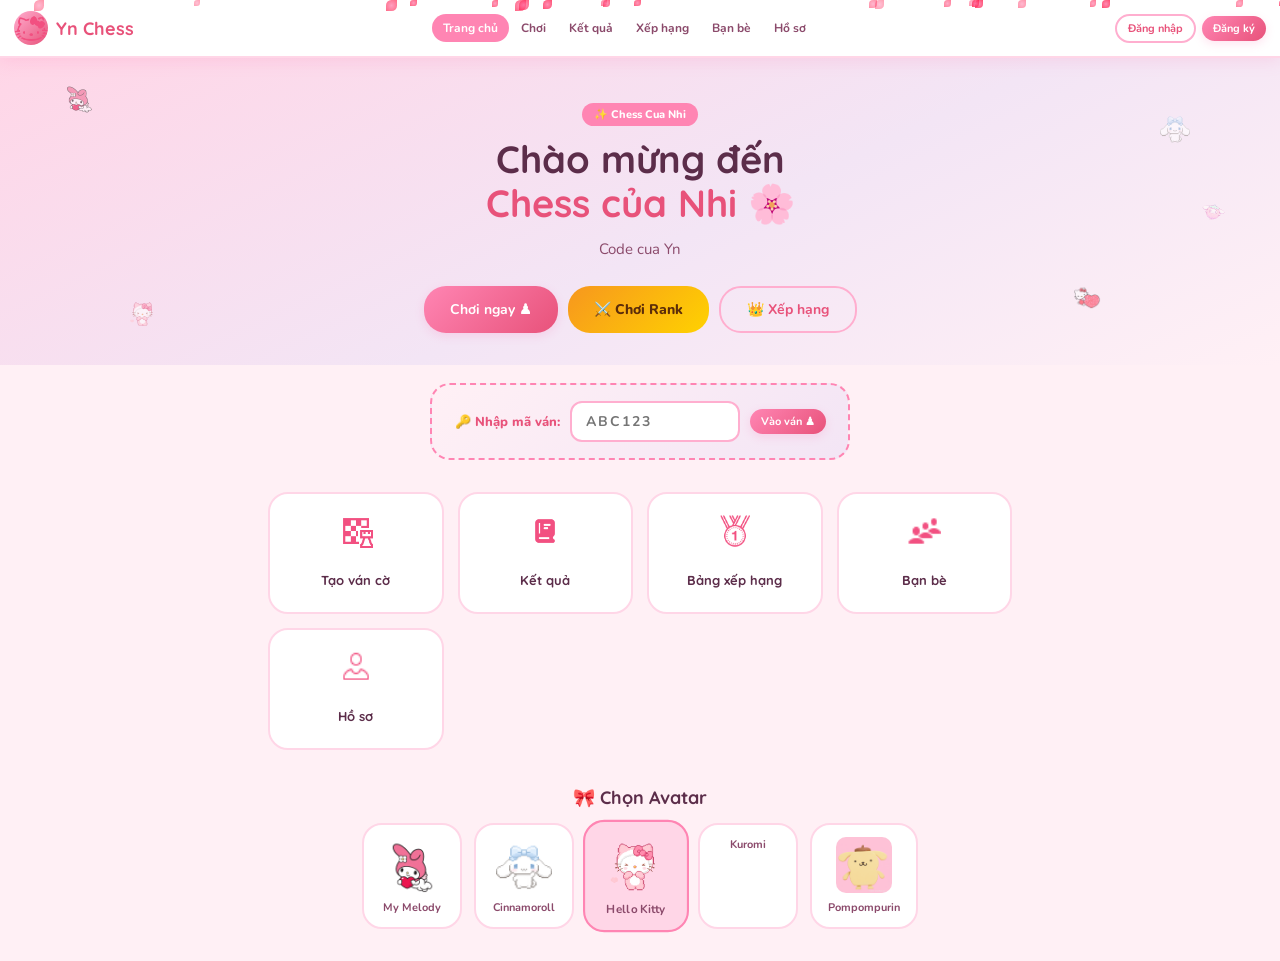
==== index.html @ 53014490 "Add files via upload" ====
<!DOCTYPE html>
<html lang="vi">
<head>
<meta charset="UTF-8">
<meta name="viewport" content="width=device-width,initial-scale=1">
<title>Chess 🌸 Cua Nhi</title>
<link href="https://fonts.googleapis.com/css2?family=Nunito:wght@400;600;700;800;900&family=Quicksand:wght@500;600;700&display=swap" rel="stylesheet">

<!-- ✅ Liên kết file CSS riêng -->
<link rel="stylesheet" href="style.css">
</head>
<body>

<nav class="nav">
  <div class="logo" onclick="goPage('home')">
    <div class="logo-icon"><img src="logo.jpg" alt="Logo" onerror="this.outerHTML='♟️'"></div>Yn Chess
  </div>
  <div class="nav-links">
    <button class="nav-btn act" onclick="goPage('home',this)">Trang chủ</button>
    <button class="nav-btn" onclick="openMod('newgame')">Chơi </button>
    <button class="nav-btn" onclick="goPage('results',this)">Kết quả </button>
    <button class="nav-btn" onclick="goPage('rankings',this)">Xếp hạng </button>
    <button class="nav-btn" onclick="goPage('friends',this)">Bạn bè <span class="notif-dot" id="friend-dot" style="display:none"></span></button>
    <button class="nav-btn" onclick="goPage('profile',this)">Hồ sơ </button>
  </div>
  <div class="nav-right">
    <span id="nav-elo" style="font-size:12px;font-weight:700;color:var(--pk5);display:none" onclick="goPage('profile')"></span>
    <button class="btn btn-o btn-sm" onclick="openMod('login')" id="btn-login">Đăng nhập</button>
    <button class="btn btn-p btn-sm" onclick="openMod('register')" id="btn-reg">Đăng ký</button>
    <button class="btn btn-o btn-sm" onclick="logout()" id="btn-logout" style="display:none">Đăng xuất</button>
  </div>
</nav>

<!-- HOME -->
<div id="pg-home" class="page act">
  <div class="hero">
    <div class="floats">
      <img src="giphy (6).gif" alt="" class="fl" style="width:30px;height:30px">
      <img src="giphy (2).gif" alt="" class="fl" style="width:30px;height:30px">
      <img src="hellokitty.gif" alt="" class="fl" style="width:30px;height:30px">
      <img src="giphy (1).gif" alt="" class="fl" style="width:32px;height:32px">
      <img src="giphy (7).gif" alt="" class="fl" style="width:28px;height:28px">
    </div>
    <div class="hero-badge">✨ Chess Cua Nhi</div>
    <h1>Chào mừng đến<br><span>Chess của Nhi</span> 🌸</h1>
    <p>Code cua Yn</p>
    <div class="hero-btns">
      <button class="btn btn-p btn-lg" onclick="openMod('newgame')">Chơi ngay ♟</button>
      <button class="btn btn-rank btn-lg" onclick="startRankGame()">⚔️ Chơi Rank</button>
      <button class="btn btn-o btn-lg" onclick="goPage('rankings')">👑 Xếp hạng</button>
    </div>
  </div>

  <!-- JOIN CODE BOX -->
  <div style="padding:18px 28px 0;max-width:500px;margin:0 auto">
    <div class="join-box">
      <span class="join-label">🔑 Nhập mã ván:</span>
      <input id="join-code-input" maxlength="6" placeholder="ABC123" oninput="this.value=this.value.toUpperCase()">
      <button class="btn btn-p btn-sm" onclick="joinByCode()">Vào ván ♟</button>
    </div>
  </div>

  <div class="home-grid">
    <div class="hc" onclick="openMod('newgame')">
      <img src="icons8-chess-64.png" alt="Chess" class="fi" style="width:34px;height:34px;margin-bottom:10px">
      <div class="hi"></div>
      <h3>Tạo ván cờ</h3>
    </div>
    <div class="hc" onclick="goPage('results')"><img src="icons8-book-64.png" alt="Learn" class="fi" style="width:34px;height:34px;margin-bottom:10px">
<div class="hi"></div><h3>Kết quả</h3></div>
    <div class="hc" onclick="goPage('rankings')">      <img src="icons8-medal-first-place-50.png" alt="Results" class="fi" style="width:34px;height:34px;margin-bottom:10px">
<div class="hi"></div><h3>Bảng xếp hạng</h3></div>
    <div class="hc" onclick="goPage('friends')">      <img src="icons8-queue-24.png" alt="Leaderboard" class="fi" style="width:34px;height:34px;margin-bottom:10px">  
<div class="hi"></div><h3>Bạn bè</h3></div>
    <div class="hc" onclick="goPage('profile')"><img src="icons8-account-male-24.png" alt="Leaderboard" class="fi" style="width:34px;height:34px;margin-bottom:10px"><div class="hi"></div><h3>Hồ sơ</h3></div>
  </div>

  <div class="masc-section">
    <h2>🎀 Chọn Avatar</h2>
    <div class="masc-row" id="home-masc-p1"></div>
  </div>
</div>

<!-- GAME PAGE -->
<div id="pg-game" class="page">
  <div class="game-wrap">
    <div class="sidebar">
      <div class="sb-title">♟️ Ván cờ</div>
      <div id="game-mode-badge" class="game-mode-label gml-n">Chế độ thường</div>
      <div class="pcard" id="pcard-black">
        <div class="pinfo">
          <div class="pav" id="av-black"><span id="av-black-inner">🖤</span></div>
          <div><div class="pname" id="pname-black">Kuromi AI</div><div class="prat" id="prat-black">★ 1450</div></div>
        </div>
        <div class="timer" id="t-black">05:00</div>
      </div>
      <div style="text-align:center;font-size:10px;color:var(--text3)">⚔️ vs ⚔️</div>
      <div class="pcard" id="pcard-white">
        <div class="pinfo">
          <div class="pav" id="av-white"><span id="av-white-inner">🐱</span></div>
          <div><div class="pname" id="pname-white">Bạn</div><div class="prat" id="prat-white">★ 1200</div></div>
        </div>
        <div class="timer active-t" id="t-white">05:00</div>
      </div>
      <div class="sb-title">Quân bị bắt</div>
      <div style="font-size:10px;color:var(--text3)">Đen bắt:</div>
      <div class="cap-area" id="cap-b"></div>
      <div style="font-size:10px;color:var(--text3)">Trắng bắt:</div>
      <div class="cap-area" id="cap-w"></div>
      <div style="flex:1"></div>
      <button class="sb-btn sb-btn-o" onclick="openMod('newgame')">🔄 Ván mới</button>
      <button class="sb-btn sb-btn-g" onclick="flipBrd()">🔃 Lật bàn cờ</button>
      <button class="sb-btn sb-btn-g" onclick="undoMv()">↩ Hoàn tác</button>
      <button class="sb-btn sb-btn-o" onclick="openMod('resign')">🏳️ Thua / 🤝 Hòa</button>
    </div>

    <div class="game-center">
      <div class="status-bar" id="status-bar">Lượt: <strong>Trắng ⬜</strong> · Nước <strong>1</strong></div>
      <div class="check-warn" id="check-warn">⚠️ VUA ĐANG BỊ CHIẾU! HÃY ĐỠ NGAY! ⚠️</div>
      <div class="board-outer" id="board-outer">
        <div class="coord-row" id="coord-top"></div>
        <div class="board-body">
          <div class="coord-col" id="coord-left"></div>
          <div class="board-grid" id="board-grid"></div>
        </div>
        <div class="promo-modal" id="promo-modal">
          <div class="promo-title">🎀 Phong hậu!</div>
          <div class="promo-opts" id="promo-opts"></div>
        </div>
      </div>
      <div style="display:flex;gap:8px;flex-wrap:wrap;justify-content:center">
        <button class="btn btn-o btn-sm" onclick="undoMv()">↩ Hoàn tác</button>
        <button class="btn btn-o btn-sm" onclick="openMod('resign')">🏳️ Thua</button>
        <button class="btn btn-o btn-sm" onclick="offerDraw()">🤝 Hòa</button>
      </div>
    </div>

    <div class="right-panel">
      <div class="sb-title">📋 Nước đi</div>
      <div style="font-size:10px;color:var(--text3)">Đánh giá vị trí</div>
      <div class="eval-bar"><div class="eval-fill" id="eval-fill" style="width:50%"></div></div>
      <div class="move-list" id="move-list">
        <div style="text-align:center;color:var(--text3);font-size:11px;padding:14px 0">Chưa có nước đi</div>
      </div>
      <div class="sb-title" style="margin-top:4px">💬 Chat ván</div>
      <div class="chat-wrap">
        <div class="chat-msgs" id="chat-msgs"></div>
        <div class="chat-input-row">
          <input class="chat-input" id="chat-input" placeholder="Nhắn tin..." onkeydown="if(event.key==='Enter')sendChat()">
          <button class="chat-send" onclick="sendChat()">➤</button>
        </div>
      </div>
    </div>
  </div>
</div>

<!-- RESULTS -->
<div id="pg-results" class="page">
  <div class="res-pg">
    <div class="pg-title">🏆 Lịch sử trận đấu</div>
    <p class="pg-sub">Tất cả các ván cờ đã chơi (click để xem lại)</p>
    <div class="res-list" id="res-list">
      <div class="empty-state">Chưa có trận đấu nào 🌸<br><small>Hãy chơi ván cờ đầu tiên!</small></div>
    </div>
  </div>
</div>

<!-- RANKINGS -->
<div id="pg-rankings" class="page">
  <div class="rank-pg">
    <div class="pg-title">👑 Bảng xếp hạng ELO</div>
    <p class="pg-sub">Top người chơi Chess Cua Nhi 🌸 — chỉ rank chính thức</p>
    <div class="rank-table">
      <div class="rank-head">
        <div>Hạng</div><div></div><div>Tên</div><div style="text-align:center">ELO</div><div style="text-align:center">Ván</div>
      </div>
      <div id="rank-body"></div>
    </div>
  </div>
</div>

<!-- FRIENDS -->
<div id="pg-friends" class="page">
  <div class="friends-pg">
    <div class="pg-title">👫 Bạn bè</div>
    <p class="pg-sub">Kết bạn, trò chuyện, xem trạng thái trực tuyến</p>
    <div style="display:flex;gap:10px;margin-bottom:14px;flex-wrap:wrap">
      <div style="display:flex;gap:6px;flex:1;max-width:320px">
        <input id="friend-search-input" style="flex:1;padding:8px 12px;border-radius:12px;border:2px solid var(--pk3);font-size:12px;font-family:Nunito,sans-serif;background:var(--pk1);color:var(--text);outline:none" placeholder="🔍 Tìm tên người chơi..." oninput="searchUsers(this.value)">
        <button class="btn btn-p btn-sm" onclick="searchUsers(document.getElementById('friend-search-input').value)">Tìm</button>
      </div>
    </div>
    <div id="friend-search-results" style="display:none;margin-bottom:14px"></div>
    <div class="friends-tabs">
      <button class="ftab act" onclick="showFTab('friends',this)">Bạn bè</button>
      <button class="ftab" onclick="showFTab('requests',this)">Lời mời <span id="req-count"></span></button>
      <button class="ftab" onclick="showFTab('sent',this)">Đã gửi</button>
    </div>
    <div id="ftab-friends" class="friend-list"></div>
    <div id="ftab-requests" class="friend-list" style="display:none"></div>
    <div id="ftab-sent" class="friend-list" style="display:none"></div>
  </div>
</div>

<!-- PROFILE -->
<div id="pg-profile" class="page">
  <div class="prof-pg">
    <div class="prof-head">
      <div class="prof-av-big" id="prof-av-big"><span id="prof-av-inner">🐱</span></div>
      <div style="flex:1">
        <div class="prof-name" id="prof-name-txt">Khách</div>
        <div style="font-size:12px;color:var(--text2)">ELO: <b id="prof-elo-txt">1200</b> · <span id="prof-rank-txt">Beginner</span></div>
        <div style="font-size:10px;color:var(--text3);margin-top:2px">
          <span class="prof-online online" id="prof-online-dot"></span>
          <span id="prof-online-txt">Đang trực tuyến</span>
        </div>
        <div id="prof-actions" class="prof-actions"></div>
      </div>
    </div>
    <div class="stat-grid">
      <div class="stat-box"><div class="stat-v" id="ps-total">0</div><div class="stat-l">Ván đã chơi</div></div>
      <div class="stat-box"><div class="stat-v" id="ps-win">0</div><div class="stat-l">Thắng</div></div>
      <div class="stat-box"><div class="stat-v" id="ps-loss">0</div><div class="stat-l">Thua</div></div>
      <div class="stat-box"><div class="stat-v" id="ps-draw">0</div><div class="stat-l">Hòa</div></div>
    </div>
    <div class="masc-section" style="padding:0 0 16px">
      <h2> Đổi Avatar</h2>
      <div class="masc-row" id="profile-masc"></div>
    </div>
    <div class="prof-history">
      <div class="ph-title">📜 Lịch sử đấu</div>
      <div class="ph-list" id="prof-history-list"></div>
    </div>
  </div>
</div>

<!-- ===== MODALS ===== -->
<div class="mbg" id="mod-login"><div class="modal">
  <span class="mem">🐱</span><h2>Đăng nhập</h2><p>Chào mừng trở lại Chess ✨</p>
  <div class="minput"><label>Tên người dùng</label><input id="li-user" type="text" placeholder="KittyQueen" onkeydown="if(event.key==='Enter')doLogin()"></div>
  <div class="minput"><label>Mật khẩu</label><input id="li-pass" type="password" placeholder="••••••••" onkeydown="if(event.key==='Enter')doLogin()"></div>
  <div id="li-err" style="color:var(--pk5);font-size:11px;margin-bottom:8px;display:none"></div>
  <button class="btn btn-p" style="width:100%;padding:10px;font-size:13px;margin-bottom:8px" onclick="doLogin()">Đăng nhập</button>
  <div class="auth-or">chưa có tài khoản?</div>
  <button class="btn btn-o" style="width:100%" onclick="closeMod('login');openMod('register')">Tạo tài khoản mới</button>
  <button class="btn btn-o" style="margin-top:8px;padding:6px 18px" onclick="closeMod('login')">Đóng</button>
</div></div>

<div class="mbg" id="mod-register"><div class="modal">
  <span class="mem">🌸</span><h2>Đăng ký</h2><p>Gia nhập cộng đồng Chess Cua Nhi 💕</p>
  <div class="minput"><label>Tên người dùng</label><input id="reg-user" type="text" placeholder="KittyChessQueen"></div>
  <div class="minput"><label>Mật khẩu</label><input id="reg-pass" type="password" placeholder="••••••••"></div>
  <div id="reg-err" style="color:var(--pk5);font-size:11px;margin-bottom:8px;display:none"></div>
  <div style="margin-bottom:10px">
    <div style="font-size:11px;font-weight:700;color:var(--text2);margin-bottom:7px;text-align:left">Chọn avatar:</div>
    <div class="modal-masc-row" id="reg-masc-row"></div>
  </div>
  <button class="btn btn-p" style="width:100%;padding:10px;font-size:13px;margin-bottom:7px" onclick="doRegister()">Đăng ký ngay</button>
  <button class="btn btn-o" onclick="closeMod('register')">Đóng</button>
</div></div>

<div class="mbg" id="mod-newgame"><div class="modal">
  <span class="mem">♟️</span><h2>Tạo ván cờ mới</h2>
  <!-- Mode select: Normal vs Rank -->
  <div style="display:flex;gap:8px;justify-content:center;margin-bottom:12px">
    <button id="ng-normal" class="btn btn-o" style="flex:1;border-width:2px" onclick="selGameMode('normal',this)">🎮 Chế độ thường<br><small style="font-size:10px;font-weight:400">Không mất điểm</small></button>
    <button id="ng-rank" class="btn btn-o" style="flex:1;border-width:2px" onclick="selGameMode('rank',this)">⚔️ Rank<br><small style="font-size:10px;font-weight:400">+/− ELO ngẫu nhiên</small></button>
  </div>
  <div class="gopts">
    <div class="gopt sel" id="gopt-ai" onclick="selOpt(this,'ai')"><div class="oi">🤖</div><div><h4>Chơi với AI Sanrio</h4><p>Bot thông minh — chọn độ khó</p></div></div>
    <div class="gopt" id="gopt-2p" onclick="selOpt(this,'2p')"><div class="oi">👥</div><div><h4>2 Người cùng máy</h4><p>Luân phiên trên cùng màn hình</p></div></div>
    <div class="gopt" id="gopt-room" onclick="selOpt(this,'room')"><div class="oi">🔑</div><div><h4>Tạo ván có mã</h4><p>Chia sẻ mã — bạn vào cùng chơi</p></div></div>
  </div>
  <div id="diff-row" class="diff-row" style="display:flex">
    <button class="diff-btn" id="d-easy" onclick="selDiff(this,'easy')">🌸 Dễ</button>
    <button class="diff-btn sel" id="d-medium" onclick="selDiff(this,'medium')">⚡ Vừa</button>
    <button class="diff-btn" id="d-hard" onclick="selDiff(this,'hard')">💀 Khó</button>
  </div>
  <div id="color-pick-wrap" style="margin-bottom:10px">
    <div style="font-size:11px;font-weight:700;color:var(--text2);margin-bottom:7px">Bạn chơi quân:</div>
    <div class="color-pick-row">
      <div class="cpick sel" id="cp-white" onclick="selColor(this)"><div class="ci">♔</div>Trắng</div>
      <div class="cpick" id="cp-black" onclick="selColor(this)"><div class="ci">♚</div>Đen</div>
      <div class="cpick" id="cp-rand" onclick="selColor(this)"><div class="ci">🎲</div>Ngẫu nhiên</div>
    </div>
  </div>
  <div id="p2-masc-wrap" style="display:none;margin-bottom:10px">
    <div style="font-size:11px;font-weight:700;color:var(--text2);margin-bottom:7px">Linh vật Player 2:</div>
    <div class="modal-masc-row" id="p2-masc-row"></div>
  </div>
  <div class="twop-note" id="twop-note">👥 Hai người luân phiên. Không tự động lật bàn!</div>
  <div class="tc-row">
    <button class="tc-btn" id="tc1" onclick="selTC(this)">⚡ 1p</button>
    <button class="tc-btn" id="tc3" onclick="selTC(this)">🔥 3p</button>
    <button class="tc-btn sel" id="tc5" onclick="selTC(this)">⏰ 5p</button>
    <button class="tc-btn" id="tc10" onclick="selTC(this)">🕐 10p</button>
    <button class="tc-btn" id="tc30" onclick="selTC(this)">🌸 30p</button>
    <button class="tc-btn" id="tc60" onclick="selTC(this)">⌛ 1g</button>
  </div>
  <div class="macts">
    <button class="btn btn-p btn-lg" onclick="startGame()">🌸 Bắt đầu!</button>
    <button class="btn btn-o btn-lg" onclick="closeMod('newgame')">Hủy</button>
  </div>
</div></div>

<div class="mbg" id="mod-resign"><div class="modal">
  <span class="mem">🏳️</span><h2>Xác nhận thua cuộc?</h2><p>Đừng bỏ cuộc sớm nhé! 💪</p>
  <div class="macts">
    <button class="btn btn-p" onclick="resignGame()">Xác nhận thua</button>
    <button class="btn btn-o" onclick="closeMod('resign')">Tiếp tục chơi!</button>
  </div>
</div></div>

<div class="mbg" id="mod-winner"><div class="modal">
  <span class="mem" id="w-em">🎉</span>
  <h2 id="w-title">Bạn đã thắng!</h2>
  <p id="w-msg">Tuyệt vời! 🌸</p>
  <div class="elo-change" id="elo-change-txt"></div>
  <div class="macts">
    <button class="btn btn-p" onclick="closeMod('winner');openMod('newgame')">Ván mới 🎮</button>
    <button class="btn btn-o" onclick="closeMod('winner');goPage('results')">Xem kết quả 🏆</button>
  </div>
</div></div>

<!-- Room code modal -->
<div class="mbg" id="mod-room"><div class="modal">
  <span class="mem">🔑</span>
  <h2>Mã ván cờ</h2>
  <p>Chia sẻ mã này cho bạn. Mã hết hiệu lực sau <b>5 phút</b> nếu không ai tham gia.</p>
  <div class="room-code-box">
    <div style="font-size:12px;color:rgba(255,255,255,.8)">Mã ván của bạn:</div>
    <div class="room-code-val" id="room-code-val">------</div>
    <div class="room-code-timer" id="room-code-timer">⏳ Còn 5:00</div>
  </div>
  <button class="btn btn-o" style="margin-bottom:8px;width:100%" onclick="copyRoomCode()">📋 Sao chép mã</button>
  <button class="btn btn-o" onclick="closeMod('room');cancelRoom()">Hủy ván</button>
</div></div>

<!-- Replay modal -->
<div class="mbg" id="mod-replay"><div class="modal" style="max-width:520px">
  <span class="mem" id="rp-em">📜</span>
  <h2 id="rp-title">Xem lại ván cờ</h2>
  <p id="rp-info" style="margin-bottom:10px"></p>
  <div id="rp-board" style="display:flex;justify-content:center;margin-bottom:10px"></div>
  <div style="display:flex;gap:6px;justify-content:center;margin-bottom:10px">
    <button class="btn btn-o btn-sm" onclick="replayStep(-1)">⏮ Đầu</button>
    <button class="btn btn-o btn-sm" onclick="replayStep(-0.5)">◀ Trước</button>
    <button class="btn btn-o btn-sm" onclick="replayStep(0.5)">Tiếp ▶</button>
    <button class="btn btn-o btn-sm" onclick="replayStep(1)">Cuối ⏭</button>
  </div>
  <div id="rp-move-info" style="font-size:12px;color:var(--text3);margin-bottom:8px"></div>
  <button class="btn btn-o" onclick="closeMod('replay')">Đóng</button>
</div></div>

<!-- Private chat modal -->
<div class="mbg" id="mod-pchat">
  <div class="pchat-modal">
    <div class="pchat-head">
      <div class="pav" style="width:28px;height:28px;font-size:16px" id="pchat-av">👤</div>
      <div class="pchat-title" id="pchat-name">Trò chuyện</div>
      <button onclick="closeMod('pchat')" style="background:none;border:none;color:#fff;font-size:16px;cursor:pointer;padding:0 4px">✕</button>
    </div>
    <div class="pchat-msgs" id="pchat-msgs"></div>
    <div class="pchat-row">
      <input class="pchat-in" id="pchat-input" placeholder="Nhắn tin..." onkeydown="if(event.key==='Enter')sendPChat()">
      <button class="chat-send btn-sm" onclick="sendPChat()">➤</button>
    </div>
  </div>
</div>

<!-- User profile popup (used inline) -->
<div id="user-popup-bg" class="user-popup-bg" style="display:none" onclick="closeUserPopup()"></div>
<div id="user-popup" class="user-popup" style="display:none">
  <div class="prof-av-big" style="width:56px;height:56px;margin:0 auto 10px" id="up-av"><span id="up-av-inner">🐱</span></div>
  <div style="font-family:Quicksand,sans-serif;font-size:18px;font-weight:700;margin-bottom:3px" id="up-name">---</div>
  <div style="font-size:12px;color:var(--text3);margin-bottom:2px">ELO: <b id="up-elo">---</b> · <span id="up-rank">---</span></div>
  <div style="font-size:11px;margin-bottom:12px">
    <span class="prof-online" id="up-online-dot"></span><span id="up-online-txt"></span>
  </div>
  <div style="display:flex;gap:7px;justify-content:center;flex-wrap:wrap" id="up-actions"></div>
  <button class="btn btn-o btn-sm" style="margin-top:10px" onclick="closeUserPopup()">Đóng</button>
</div>

<div class="toast" id="toast-el"></div>

<div id="petals-container"></div>

<!-- ✅ Liên kết file JavaScript riêng -->
<script src="style.js"></script>

</body>
</html>
---- style.css ----
*{box-sizing:border-box;margin:0;padding:0}
:root{
  --pk1:#fff0f5;--pk2:#ffd6e7;--pk3:#ffaecf;--pk4:#ff85b3;--pk5:#e8527a;
  --text:#5c2d4a;--text2:#8b4a6b;--text3:#b07090;
  --white:#ffffff;--sh:rgba(255,105,170,.18);--lav:#f3e5f5;
  --r:14px;--r2:20px;--r3:28px;
}

  #petals-container {
    position: fixed;
    inset: 0;
    pointer-events: none;
    z-index: 9999;
    overflow: hidden;
}

.petal {
    position: absolute;
    width: 8px;
    height: 8px;
    background: radial-gradient(circle at center, #ff6b9d, #ff1744);
    border-radius: 50% 0 50% 0;
    opacity: 0.7;
    animation: petal-fall linear infinite;
}

@keyframes petal-fall {
    from {
        transform: translateY(-10px) rotate(0deg);
    }
    to {
        transform: translateY(100vh) rotate(360deg);
    }
}

body{font-family:'Nunito',sans-serif;background:var(--pk1);color:var(--text);min-height:100vh;overflow-x:hidden}
.nav{background:var(--white);border-bottom:2.5px solid var(--pk2);padding:0 14px;display:flex;align-items:center;justify-content:space-between;height:58px;position:sticky;top:0;z-index:100;box-shadow:0 2px 16px var(--sh)}
.logo{display:flex;align-items:center;gap:8px;font-family:'Quicksand',sans-serif;font-weight:700;font-size:18px;color:var(--pk5);cursor:pointer}
.logo-icon{width:34px;height:34px;background:linear-gradient(135deg,var(--pk3),var(--pk5));border-radius:50%;display:flex;align-items:center;justify-content:center;font-size:16px;color:#fff;overflow:hidden}
.logo-icon img{width:100%;height:100%;object-fit:cover;border-radius:50%}
.nav-links{display:flex;gap:1px;flex-wrap:wrap}
.nav-btn{padding:6px 11px;border-radius:16px;font-size:12px;font-weight:700;color:var(--text2);cursor:pointer;border:none;background:none;font-family:'Nunito',sans-serif;transition:.18s}
.nav-btn:hover{background:var(--pk2);color:var(--pk5)}
.nav-btn.act{background:var(--pk4);color:#fff}
.nav-right{display:flex;gap:6px;align-items:center}
.btn{padding:7px 15px;border-radius:16px;font-size:12px;font-weight:700;cursor:pointer;border:none;transition:.18s;font-family:'Nunito',sans-serif}
.btn-o{background:none;border:2px solid var(--pk3);color:var(--pk5)}
.btn-o:hover{background:var(--pk2)}
.btn-p{background:linear-gradient(135deg,var(--pk4),var(--pk5));color:#fff;box-shadow:0 3px 10px var(--sh)}
.btn-p:hover{transform:translateY(-1px)}
.btn-sm{padding:5px 11px;font-size:11px}
.btn-rank{background:linear-gradient(135deg,#f7971e,#ffd200);color:#5c2d0a;border:none;font-weight:800}
.btn-rank:hover{transform:translateY(-1px);box-shadow:0 3px 10px rgba(255,200,0,.35)}
.page{display:none;min-height:calc(100vh - 58px)}
.page.act{display:block}

/* ── HOME ── */
.hero{background:linear-gradient(155deg,var(--pk2) 0%,var(--lav) 55%,var(--pk1) 100%);padding:44px 28px 32px;text-align:center;position:relative;overflow:hidden}
.floats{position:absolute;inset:0;pointer-events:none}
.fl{position:absolute;animation:fl 4s ease-in-out infinite;opacity:.6}
.fl:nth-child(1){top:8%;left:5%;animation-delay:0s}
.fl:nth-child(2){top:18%;right:7%;animation-delay:.9s}
.fl:nth-child(3){bottom:12%;left:10%;animation-delay:1.7s}
.fl:nth-child(4){top:45%;right:4%;animation-delay:2.5s}
.fl:nth-child(5){bottom:18%;right:14%;animation-delay:.4s}
.fl:nth-child(6){top:28%;left:18%;animation-delay:1.3s}
@keyframes fl{0%,100%{transform:translateY(0) rotate(-5deg)}50%{transform:translateY(-13px) rotate(5deg)}}
.hero-badge{display:inline-block;background:var(--pk4);color:#fff;padding:4px 12px;border-radius:14px;font-size:11px;font-weight:800;margin-bottom:12px}
.hero h1{font-family:'Quicksand',sans-serif;font-size:38px;font-weight:700;line-height:1.15;margin-bottom:12px}
.hero h1 span{color:var(--pk5)}
.hero p{font-size:15px;color:var(--text2);max-width:460px;margin:0 auto 24px;line-height:1.65}
.hero-btns{display:flex;gap:10px;justify-content:center;flex-wrap:wrap}
.btn-lg{padding:12px 26px;font-size:14px;border-radius:22px}




/* JOIN CODE BOX */
.join-box{background:linear-gradient(135deg,#fff0f5,#f3e5f5);border:2.5px dashed var(--pk4);border-radius:var(--r2);padding:16px 22px;max-width:420px;margin:0 auto 8px;display:flex;gap:10px;align-items:center;flex-wrap:wrap;justify-content:center}
.join-box input{padding:9px 14px;border-radius:12px;border:2px solid var(--pk3);font-size:14px;font-family:'Nunito',sans-serif;background:#fff;color:var(--text);outline:none;width:170px;font-weight:700;letter-spacing:2px;text-transform:uppercase}
.join-box input:focus{border-color:var(--pk5)}
.join-box .join-label{font-size:13px;font-weight:800;color:var(--pk5);white-space:nowrap}

.home-grid{padding:24px 28px;display:grid;grid-template-columns:repeat(auto-fit,minmax(150px,1fr));gap:14px;max-width:800px;margin:0 auto}
.hc{background:var(--white);border-radius:var(--r2);padding:20px;border:2px solid var(--pk2);text-align:center;cursor:pointer;transition:.2s}
.hc:hover{border-color:var(--pk4);transform:translateY(-3px);box-shadow:0 6px 20px var(--sh)}
.hc .hi{font-size:30px;margin-bottom:8px}
.hc h3{font-family:'Quicksand',sans-serif;font-size:13px;font-weight:700;color:var(--text);margin-bottom:4px}
.hc p{font-size:11px;color:var(--text3);line-height:1.4}
.masc-section{padding:12px 28px 32px;text-align:center}
.masc-section h2{font-family:'Quicksand',sans-serif;font-size:18px;font-weight:700;color:var(--text);margin-bottom:14px}
.masc-row{display:flex;justify-content:center;gap:12px;flex-wrap:wrap}
.masc{background:var(--white);border-radius:var(--r2);padding:12px 16px;border:2px solid var(--pk2);display:flex;flex-direction:column;align-items:center;gap:7px;cursor:pointer;transition:.2s;min-width:100px}
.masc:hover,.masc.sel{border-color:var(--pk4);transform:scale(1.06);background:var(--pk2)}
.masc img{width:56px;height:56px;object-fit:contain;border-radius:10px}
.masc-nm{font-size:11px;font-weight:700;color:var(--text2)}




/* ── GAME ── */
.game-wrap{display:flex;height:calc(100vh - 58px);background:var(--pk1);overflow:hidden}
.sidebar{width:200px;background:var(--white);border-right:2px solid var(--pk2);padding:12px;display:flex;flex-direction:column;gap:8px;flex-shrink:0;overflow-y:auto}
.sb-title{font-family:'Quicksand',sans-serif;font-size:12px;font-weight:700;color:var(--text);border-bottom:2px solid var(--pk2);padding-bottom:5px}
.pcard{background:var(--pk1);border-radius:var(--r);padding:9px;border:1.5px solid var(--pk2)}
.pinfo{display:flex;align-items:center;gap:7px;margin-bottom:6px}
.pav{width:32px;height:32px;border-radius:50%;border:2px solid var(--pk3);flex-shrink:0;background:var(--pk2);display:flex;align-items:center;justify-content:center;font-size:18px;overflow:hidden}
.pav img{width:100%;height:100%;object-fit:cover;border-radius:50%}
.pname{font-weight:700;font-size:11px;color:var(--text)}
.prat{font-size:10px;color:var(--text3)}
.timer{background:var(--pk5);color:#fff;border-radius:8px;padding:6px;text-align:center;font-size:18px;font-weight:800;font-family:'Quicksand',sans-serif;letter-spacing:2px}
.timer.active-t{background:linear-gradient(135deg,var(--pk4),var(--pk5));animation:tp 1.5s ease-in-out infinite}
.timer.low{background:#c0392b!important;animation:tp .7s ease-in-out infinite}
@keyframes tp{0%,100%{opacity:1}50%{opacity:.72}}
.cap-area{display:flex;flex-wrap:wrap;gap:2px;min-height:18px}
.cap-p{font-size:14px;opacity:.75}
.sb-btn{width:100%;padding:7px;border-radius:10px;font-weight:700;font-size:11px;font-family:'Nunito',sans-serif;cursor:pointer;border:none;transition:.18s;margin-top:1px}
.sb-btn-o{background:none;border:2px solid var(--pk3);color:var(--pk5)}
.sb-btn-o:hover{background:var(--pk2)}
.sb-btn-g{background:var(--pk2);color:var(--text);border:2px solid var(--pk2)}
.sb-btn-g:hover{border-color:var(--pk4)}
.game-center{flex:1;display:flex;flex-direction:column;align-items:center;justify-content:flex-start;padding:12px;gap:8px;overflow-y:auto}
.status-bar{background:var(--white);border-radius:var(--r);padding:8px 16px;border:1.5px solid var(--pk2);font-size:12px;color:var(--text2);text-align:center;min-width:180px}
.status-bar strong{color:var(--pk5);font-size:13px}
.status-bar.chk{border-color:var(--pk5);background:#fff0f5;animation:shk .3s}
/* mode badge */
.mode-badge{display:inline-block;padding:3px 10px;border-radius:10px;font-size:10px;font-weight:800}
.mode-n{background:var(--pk2);color:var(--pk5)}
.mode-r{background:linear-gradient(135deg,#f7971e,#ffd200);color:#5c2d0a}
@keyframes shk{0%,100%{transform:none}25%{transform:translateX(-4px)}75%{transform:translateX(4px)}}
.check-warn{background:linear-gradient(135deg,#ffd6e7,#ffaecf);border:2px solid var(--pk5);border-radius:10px;padding:7px 18px;font-size:12px;font-weight:800;color:var(--pk5);text-align:center;animation:shk .4s,pulse2 1s ease-in-out infinite .4s;display:none}
.check-warn.show{display:block}
@keyframes pulse2{0%,100%{transform:scale(1)}50%{transform:scale(1.04)}}
.board-outer{background:var(--white);border-radius:var(--r2);padding:10px;border:3px solid var(--pk3);box-shadow:0 8px 28px var(--sh);position:relative;perspective:1000px}
.board-outer.flipping{animation:flipAnim .55s cubic-bezier(.4,0,.2,1)}
@keyframes flipAnim{0%{transform:rotateY(0)}50%{transform:rotateY(90deg)}100%{transform:rotateY(0)}}
.coord-row{display:flex;margin-bottom:2px}
.coord-spacer{width:18px;flex-shrink:0}
.coord-c{width:54px;text-align:center;font-size:9px;font-weight:700;color:var(--text3);flex-shrink:0}
.board-body{display:flex}
.coord-col{display:flex;flex-direction:column;width:18px;flex-shrink:0}
.coord-r{height:54px;display:flex;align-items:center;justify-content:center;font-size:9px;font-weight:700;color:var(--text3)}
.board-grid{display:grid;grid-template-columns:repeat(8,54px);grid-template-rows:repeat(8,54px);border:2px solid var(--pk3);border-radius:5px;overflow:hidden}
.sq{width:54px;height:54px;display:flex;align-items:center;justify-content:center;cursor:pointer;position:relative;transition:filter .1s;user-select:none}
.sq.light{background:#fff4f8}
.sq.dark{background:#f09fbe}
.sq:hover{filter:brightness(.9)}
.sq.sel{box-shadow:inset 0 0 0 3px var(--pk5)!important;background:#ffd6e7!important}
.sq.hint::after{content:'';position:absolute;width:20px;height:20px;background:rgba(232,82,122,.5);border-radius:50%;pointer-events:none;z-index:2}
.sq.hint-cap::after{content:'';position:absolute;inset:3px;border:3px solid rgba(232,82,122,.72);border-radius:50%;pointer-events:none;z-index:2}
.sq.lm{background:rgba(255,160,200,.5)!important}
.sq.in-check{background:rgba(220,50,50,.4)!important}
.pc{font-size:30px;line-height:1;cursor:grab;filter:drop-shadow(0 2px 3px rgba(0,0,0,.18));transition:transform .1s;z-index:1;position:relative}
.pc:hover{transform:scale(1.14)}
.white-piece{color:#fff;-webkit-text-stroke:1.5px #b05080;text-shadow:0 1px 3px rgba(0,0,0,.3)}
.black-piece{color:#3a0d28;-webkit-text-stroke:.5px #1a0510;text-shadow:0 1px 3px rgba(0,0,0,.22)}
.promo-modal{position:absolute;top:50%;left:50%;transform:translate(-50%,-50%);background:var(--white);border-radius:var(--r2);border:3px solid var(--pk3);padding:16px;z-index:20;display:none;box-shadow:0 12px 40px var(--sh);text-align:center}
.promo-modal.open{display:block}
.promo-title{font-family:'Quicksand',sans-serif;font-weight:700;font-size:14px;color:var(--text);margin-bottom:10px}
.promo-opts{display:flex;gap:8px;justify-content:center}
.promo-opt{width:50px;height:50px;border-radius:10px;border:2.5px solid var(--pk2);background:var(--pk1);cursor:pointer;font-size:28px;display:flex;align-items:center;justify-content:center;transition:.2s}
.promo-opt:hover{border-color:var(--pk4);background:var(--pk2);transform:scale(1.1)}
.right-panel{width:210px;background:var(--white);border-left:2px solid var(--pk2);padding:12px;display:flex;flex-direction:column;gap:8px;flex-shrink:0;overflow-y:auto}
.move-list{overflow-y:auto;max-height:190px;display:flex;flex-direction:column;gap:2px}
.mv-row{display:flex;gap:4px;align-items:center;padding:1px 0}
.mv-num{font-size:10px;color:var(--text3);width:16px;text-align:right;flex-shrink:0}
.mv-cell{flex:1;padding:2px 6px;border-radius:5px;font-size:11px;font-weight:700;color:var(--text);cursor:pointer;transition:.13s;font-family:'Nunito',sans-serif}
.mv-cell:hover{background:var(--pk2);color:var(--pk5)}
.mv-cell.cur{background:var(--pk4);color:#fff}
.chat-wrap{display:flex;flex-direction:column;flex:1;min-height:0}
.chat-msgs{flex:1;overflow-y:auto;max-height:160px;display:flex;flex-direction:column;gap:5px;padding:5px 0;min-height:70px}
.chat-msg{display:flex;gap:6px;align-items:flex-start}
.chat-msg.me{flex-direction:row-reverse}
.chat-bubble{background:var(--pk1);border:1.5px solid var(--pk2);border-radius:10px;padding:5px 9px;font-size:11px;color:var(--text);max-width:140px;line-height:1.4;word-break:break-word}
.chat-msg.me .chat-bubble{background:var(--pk3);border-color:var(--pk4);color:#fff}
.chat-nm{font-size:9px;font-weight:700;color:var(--text3);margin-bottom:1px}
.chat-input-row{display:flex;gap:5px;margin-top:5px}
.chat-input{flex:1;padding:6px 9px;border-radius:10px;border:2px solid var(--pk2);font-size:11px;font-family:'Nunito',sans-serif;background:var(--pk1);color:var(--text);outline:none}
.chat-input:focus{border-color:var(--pk4)}
.chat-send{padding:6px 10px;border-radius:10px;background:var(--pk4);color:#fff;border:none;cursor:pointer;font-size:12px;font-weight:700}

/* ── PAGES COMMON ── */
.res-pg,.rank-pg,.prof-pg,.friends-pg{padding:24px 28px;max-width:800px}
.pg-title{font-family:'Quicksand',sans-serif;font-size:24px;font-weight:700;color:var(--text);margin-bottom:6px}
.pg-sub{color:var(--text2);font-size:13px;margin-bottom:18px}

/* ── RESULTS ── */
.res-list{display:flex;flex-direction:column;gap:12px}
.rcard{background:var(--white);border-radius:var(--r2);border:2px solid var(--pk2);padding:16px;display:flex;gap:14px;align-items:center;cursor:pointer;transition:.2s}
.rcard:hover{border-color:var(--pk3);box-shadow:0 4px 14px var(--sh)}
.rbadge{width:42px;height:42px;border-radius:50%;display:flex;align-items:center;justify-content:center;font-size:20px;flex-shrink:0}
.bw{background:#c8f7dc}.bl{background:#ffd6e7}.bd{background:#fff3e0}
.rinfo{flex:1}
.rinfo h4{font-weight:700;font-size:13px;color:var(--text);margin-bottom:2px}
.rinfo .meta{font-size:11px;color:var(--text3)}
.rout{text-align:right}
.ow{color:#27ae60;font-weight:800;font-size:13px}
.ol{color:var(--pk5);font-weight:800;font-size:13px}
.od{color:#e67e22;font-weight:800;font-size:13px}
.rrat{font-size:11px;margin-top:2px}.rup{color:#27ae60}.rdn{color:var(--pk5)}
.empty-state{text-align:center;padding:40px;color:var(--text3);font-size:13px}
/* rank badge for normal vs rank */
.mode-tag{display:inline-block;font-size:9px;font-weight:800;padding:2px 7px;border-radius:8px;margin-left:6px}
.mt-n{background:var(--pk2);color:var(--pk5)}
.mt-r{background:linear-gradient(90deg,#f7971e,#ffd200);color:#5c2d0a}

/* ── RANKINGS ── */
.rank-table{background:var(--white);border-radius:var(--r2);border:2px solid var(--pk2);overflow:hidden}
.rank-head{display:grid;grid-template-columns:46px 46px 1fr 76px 76px;padding:10px 14px;background:var(--pk2);font-size:11px;font-weight:800;color:var(--text2)}
.rank-row{display:grid;grid-template-columns:46px 46px 1fr 76px 76px;padding:10px 14px;border-top:1px solid var(--pk2);align-items:center;transition:.15s;cursor:pointer}
.rank-row:hover{background:var(--pk1)}
.rank-row.me-row{background:#fff0f5;border-left:4px solid var(--pk4)}
.rank-num{font-size:15px;font-weight:800;color:var(--text3)}
.rank-num.top{color:var(--pk5)}
.rank-av{width:32px;height:32px;border-radius:50%;background:var(--pk2);border:2px solid var(--pk3);display:flex;align-items:center;justify-content:center;font-size:16px;overflow:hidden}
.rank-av img{width:100%;height:100%;object-fit:cover;border-radius:50%}
.rank-name{font-weight:700;font-size:12px;color:var(--text)}
.rank-elo{font-family:'Quicksand',sans-serif;font-size:15px;font-weight:700;color:var(--pk5);text-align:center}
.rank-games{font-size:11px;color:var(--text3);text-align:center}

/* ── PROFILE ── */
.prof-head{display:flex;align-items:center;gap:18px;background:var(--white);border-radius:var(--r2);border:2px solid var(--pk2);padding:18px;margin-bottom:18px;position:relative}
.prof-av-big{width:68px;height:68px;border-radius:50%;border:4px solid var(--pk3);display:flex;align-items:center;justify-content:center;background:var(--pk2);overflow:hidden;flex-shrink:0}
.prof-av-big img{width:100%;height:100%;object-fit:cover;border-radius:50%}
.prof-name{font-family:'Quicksand',sans-serif;font-size:20px;font-weight:700;color:var(--text);margin-bottom:2px}
.prof-online{display:inline-block;width:8px;height:8px;border-radius:50%;margin-right:5px}
.online{background:#27ae60}.offline{background:#ccc}
.stat-grid{display:grid;grid-template-columns:repeat(4,1fr);gap:10px;margin-bottom:18px}
.stat-box{background:var(--white);border-radius:var(--r);border:2px solid var(--pk2);padding:10px;text-align:center}
.stat-v{font-family:'Quicksand',sans-serif;font-size:22px;font-weight:700;color:var(--pk5);margin-bottom:2px}
.stat-l{font-size:10px;color:var(--text3)}
.prof-actions{display:flex;gap:8px;flex-wrap:wrap;margin-top:8px}

/* ── FRIENDS ── */
.friends-pg{max-width:700px}
.friends-tabs{display:flex;gap:6px;margin-bottom:18px}
.ftab{padding:7px 18px;border-radius:14px;font-size:12px;font-weight:700;cursor:pointer;border:2px solid var(--pk3);background:none;color:var(--pk5);font-family:'Nunito',sans-serif;transition:.18s}
.ftab.act{background:var(--pk4);color:#fff;border-color:var(--pk4)}
.friend-list{display:flex;flex-direction:column;gap:10px}
.fcard{background:var(--white);border-radius:var(--r2);border:2px solid var(--pk2);padding:14px;display:flex;align-items:center;gap:12px;transition:.2s}
.fcard:hover{border-color:var(--pk3)}
.fav{width:40px;height:40px;border-radius:50%;border:2px solid var(--pk3);background:var(--pk2);display:flex;align-items:center;justify-content:center;font-size:20px;overflow:hidden;flex-shrink:0}
.fav img{width:100%;height:100%;object-fit:cover;border-radius:50%}
.finfo{flex:1}
.fname{font-weight:700;font-size:13px;color:var(--text);margin-bottom:2px}
.felo{font-size:11px;color:var(--text3)}
.fbtns{display:flex;gap:6px}
.fonline{font-size:10px;font-weight:700}
.fo-yes{color:#27ae60}
.fo-no{color:var(--text3)}

/* ── PRIVATE CHAT ── */
.pchat-modal{background:var(--white);border-radius:var(--r3);width:340px;max-width:94vw;border:2.5px solid var(--pk3);box-shadow:0 14px 44px var(--sh);display:flex;flex-direction:column;max-height:520px;overflow:hidden}
.pchat-head{background:linear-gradient(135deg,var(--pk3),var(--pk4));padding:12px 16px;display:flex;align-items:center;gap:10px;border-radius:var(--r3) var(--r3) 0 0}
.pchat-title{font-family:'Quicksand',sans-serif;font-weight:700;font-size:14px;color:#fff;flex:1}
.pchat-msgs{flex:1;overflow-y:auto;padding:12px;display:flex;flex-direction:column;gap:7px;min-height:200px}
.pchat-bubble{padding:7px 11px;border-radius:12px;font-size:12px;max-width:210px;word-break:break-word;line-height:1.4}
.pchat-me{align-self:flex-end;background:var(--pk3);color:#fff}
.pchat-them{align-self:flex-start;background:var(--pk1);border:1.5px solid var(--pk2);color:var(--text)}
.pchat-nm{font-size:9px;color:var(--text3);margin-bottom:2px}
.pchat-row{display:flex;gap:7px;padding:10px;border-top:1.5px solid var(--pk2)}
.pchat-in{flex:1;padding:8px 11px;border-radius:10px;border:2px solid var(--pk2);font-size:12px;font-family:'Nunito',sans-serif;background:var(--pk1);color:var(--text);outline:none}
.pchat-in:focus{border-color:var(--pk4)}

/* ── MODALS ── */
.mbg{position:fixed;inset:0;background:rgba(92,45,74,.35);display:none;align-items:center;justify-content:center;z-index:200}
.mbg.open{display:flex}
.modal{background:var(--white);border-radius:var(--r3);padding:24px;max-width:420px;width:92%;text-align:center;border:2.5px solid var(--pk3);box-shadow:0 14px 44px var(--sh);animation:popin .28s ease;max-height:90vh;overflow-y:auto}
@keyframes popin{0%{transform:scale(.85);opacity:0}100%{transform:scale(1);opacity:1}}
.modal h2{font-family:'Quicksand',sans-serif;font-size:20px;font-weight:700;color:var(--text);margin-bottom:7px}
.modal p{font-size:12px;color:var(--text2);margin-bottom:14px;line-height:1.65}
.mem{font-size:48px;margin-bottom:10px;display:block}
.minput{margin-bottom:10px;text-align:left}
.minput label{font-size:11px;font-weight:700;color:var(--text2);display:block;margin-bottom:3px}
.minput input,.minput select{width:100%;padding:8px 12px;border-radius:10px;border:2px solid var(--pk2);font-size:12px;font-family:'Nunito',sans-serif;background:var(--pk1);color:var(--text);outline:none;transition:.18s}
.minput input:focus,.minput select:focus{border-color:var(--pk4);background:#fff}
.macts{display:flex;gap:8px;justify-content:center;flex-wrap:wrap}
.auth-or{display:flex;align-items:center;gap:7px;margin:8px 0;font-size:11px;color:var(--text3)}
.auth-or::before,.auth-or::after{content:'';flex:1;height:1px;background:var(--pk2)}
.gopts{display:flex;flex-direction:column;gap:8px;margin-bottom:12px}
.gopt{background:var(--pk1);border:2px solid var(--pk2);border-radius:var(--r);padding:10px 12px;cursor:pointer;transition:.18s;display:flex;align-items:center;gap:10px;text-align:left}
.gopt:hover,.gopt.sel{border-color:var(--pk4);background:var(--pk2)}
.gopt .oi{font-size:24px}
.gopt h4{font-weight:700;font-size:12px;color:var(--text);margin-bottom:1px}
.gopt p{font-size:10px;color:var(--text3)}
.tc-row{display:flex;gap:6px;justify-content:center;flex-wrap:wrap;margin-bottom:12px}
.tc-btn{padding:5px 10px;border-radius:10px;border:2px solid var(--pk3);background:none;color:var(--pk5);font-family:'Nunito',sans-serif;font-weight:700;font-size:11px;cursor:pointer;transition:.18s}
.tc-btn:hover{background:var(--pk2)}
.tc-btn.sel{background:var(--pk4);color:#fff;border-color:var(--pk4)}
.diff-row{display:flex;gap:6px;justify-content:center;margin-bottom:10px}
.diff-btn{padding:5px 11px;border-radius:10px;border:2px solid var(--pk3);background:none;color:var(--pk5);font-family:'Nunito',sans-serif;font-weight:700;font-size:11px;cursor:pointer;transition:.18s}
.diff-btn:hover{background:var(--pk2)}
.diff-btn.sel{background:var(--pk4);color:#fff;border-color:var(--pk4)}
.color-pick-row{display:flex;gap:8px;justify-content:center;margin-bottom:12px}
.cpick{width:62px;height:62px;border-radius:12px;border:2.5px solid var(--pk2);background:var(--pk1);cursor:pointer;display:flex;flex-direction:column;align-items:center;justify-content:center;gap:3px;transition:.2s;font-size:10px;font-weight:700;color:var(--text2)}
.cpick:hover,.cpick.sel{border-color:var(--pk4);background:var(--pk2);transform:scale(1.07)}
.cpick .ci{font-size:26px}
.twop-note{background:linear-gradient(135deg,var(--pk2),var(--lav));border-radius:var(--r);padding:8px 11px;font-size:11px;font-weight:700;color:var(--pk5);text-align:center;border:1.5px dashed var(--pk4);margin-bottom:10px;display:none}
.twop-note.show{display:block}
.modal-masc-row{display:flex;gap:7px;justify-content:center;flex-wrap:wrap;margin-bottom:12px}
.mmasc{width:66px;border-radius:12px;border:2px solid var(--pk2);background:var(--pk1);cursor:pointer;padding:7px 5px;display:flex;flex-direction:column;align-items:center;gap:4px;transition:.2s}
.mmasc:hover,.mmasc.sel{border-color:var(--pk4);background:var(--pk2)}
.mmasc img{width:42px;height:42px;object-fit:contain;border-radius:7px}
.mmasc span{font-size:9px;font-weight:700;color:var(--text2);text-align:center}
.toast{position:fixed;bottom:20px;right:20px;background:var(--pk5);color:#fff;padding:10px 18px;border-radius:12px;font-weight:700;font-size:12px;box-shadow:0 4px 14px var(--sh);z-index:300;transform:translateX(200px);opacity:0;transition:.35s}
.toast.show{transform:translateX(0);opacity:1}
.elo-change{font-size:17px;font-weight:800;text-align:center;margin:7px 0}
.elo-up{color:#27ae60}.elo-dn{color:var(--pk5)}
.eval-bar{height:5px;border-radius:3px;background:var(--pk2);overflow:hidden}
.eval-fill{height:100%;background:linear-gradient(90deg,var(--pk4),var(--pk5));border-radius:3px;transition:width .4s}

/* ── ROOM CODE ── */
.room-code-box{background:linear-gradient(135deg,var(--pk3),var(--pk4));border-radius:var(--r);padding:14px;text-align:center;margin:10px 0}
.room-code-val{font-family:'Quicksand',sans-serif;font-size:32px;font-weight:700;color:#fff;letter-spacing:5px;margin:6px 0}
.room-code-timer{font-size:11px;color:rgba(255,255,255,.85);margin-top:4px}

/* game mode label in sidebar */
.game-mode-label{text-align:center;font-size:10px;font-weight:800;padding:3px 10px;border-radius:8px;margin-bottom:4px}
.gml-n{background:var(--pk2);color:var(--pk5)}
.gml-r{background:linear-gradient(90deg,#f7971e,#ffd200);color:#5c2d0a}

/* online indicator in nav */
#nav-elo{cursor:pointer}
#nav-elo:hover{opacity:.8}

/* profile page extra */
.prof-history{margin-top:14px}
.ph-title{font-family:'Quicksand',sans-serif;font-size:16px;font-weight:700;color:var(--text);margin-bottom:10px}
.ph-list{display:flex;flex-direction:column;gap:8px;max-height:300px;overflow-y:auto}
.ph-card{background:var(--white);border-radius:var(--r);border:2px solid var(--pk2);padding:10px 14px;display:flex;align-items:center;gap:12px;cursor:pointer;transition:.15s}
.ph-card:hover{border-color:var(--pk3);background:var(--pk1)}

/* user lookup popup */
.user-popup{position:fixed;top:50%;left:50%;transform:translate(-50%,-50%);background:var(--white);border-radius:var(--r3);border:2.5px solid var(--pk3);padding:24px;z-index:300;min-width:280px;text-align:center;box-shadow:0 14px 44px var(--sh);animation:popin .25s ease}
.user-popup-bg{position:fixed;inset:0;background:rgba(92,45,74,.3);z-index:299}

/* notification dot */
.notif-dot{width:8px;height:8px;background:var(--pk5);border-radius:50%;display:inline-block;margin-left:3px;vertical-align:middle}
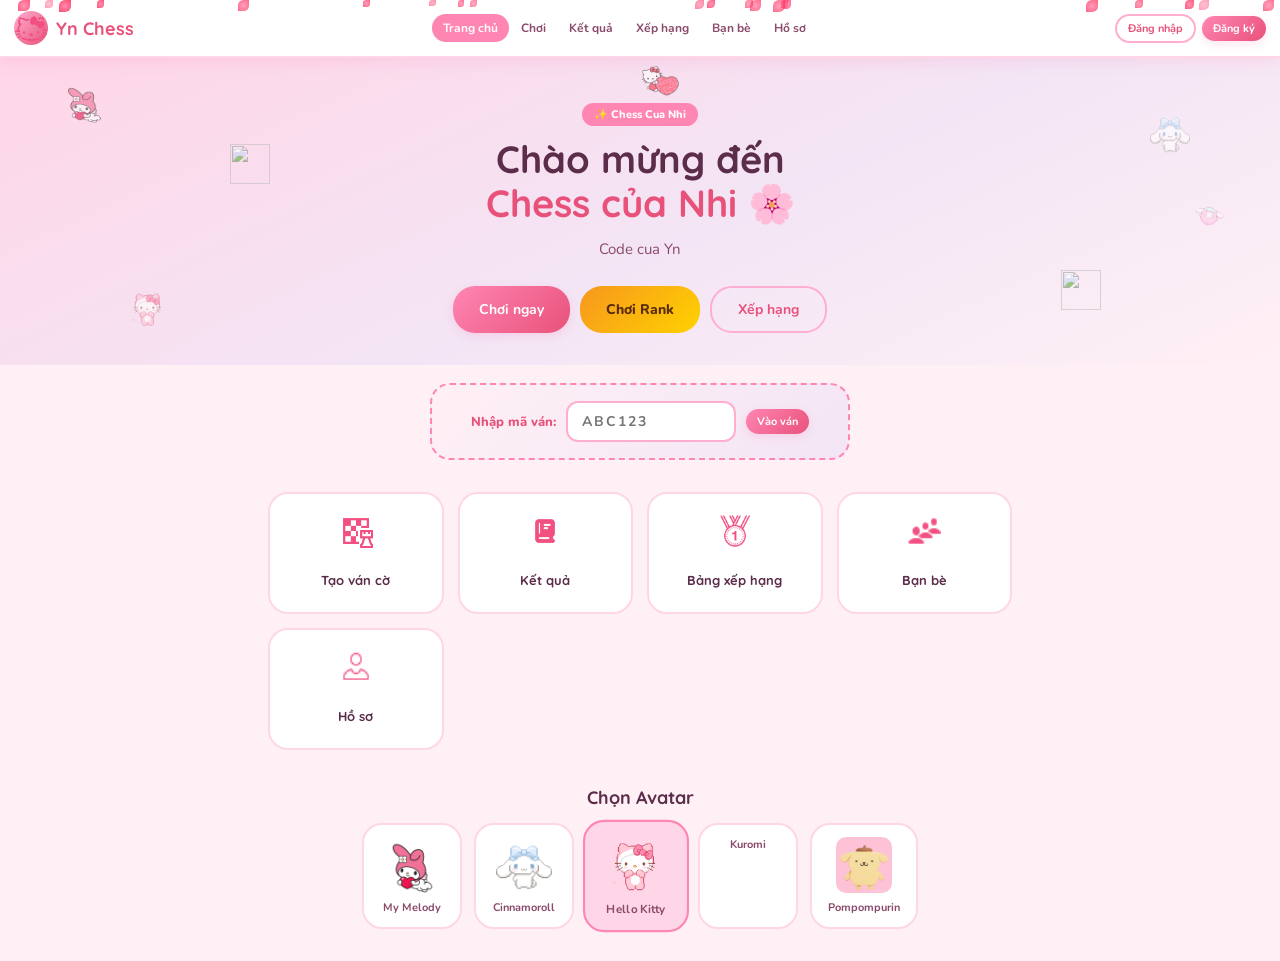
==== commit 156f9390: "s" ====
--- a/index.html
+++ b/index.html
@@ -13,7 +13,7 @@
 
 <nav class="nav">
   <div class="logo" onclick="goPage('home')">
-    <div class="logo-icon"><img src="logo.jpg" alt="Logo" onerror="this.outerHTML='♟️'"></div>Yn Chess
+    <div class="logo-icon"><img src="logo.jpg" alt="Logo" onerror="this.outerHTML=''"></div>Yn Chess
   </div>
   <div class="nav-links">
     <button class="nav-btn act" onclick="goPage('home',this)">Trang chủ</button>
@@ -35,28 +35,30 @@
 <div id="pg-home" class="page act">
   <div class="hero">
     <div class="floats">
-      <img src="giphy (6).gif" alt="" class="fl" style="width:30px;height:30px">
-      <img src="giphy (2).gif" alt="" class="fl" style="width:30px;height:30px">
-      <img src="hellokitty.gif" alt="" class="fl" style="width:30px;height:30px">
-      <img src="giphy (1).gif" alt="" class="fl" style="width:32px;height:32px">
-      <img src="giphy (7).gif" alt="" class="fl" style="width:28px;height:28px">
+      <img src="giphy (6).gif" alt="" class="fl" style="width: 40px;height: 40px">
+      <img src="giphy (2).gif" alt="" class="fl" style="width: 40px;height: 40px">
+      <img src="hellokitty.gif" alt="" class="fl" style="width:40px;height:40px">
+      <img src="giphy (1).gif" alt="" class="fl" style="width:40px;height:40px">
+      <img src="kanna.gif" alt="" class="fl" style="width:40px;height:40px">
+      <img src="8.gif" alt="" class="fl" style="width:40px;height:40px">
+      <img src="giphy (7).gif" alt="" class="fl" style="width:40px;height:40px">
     </div>
     <div class="hero-badge">✨ Chess Cua Nhi</div>
     <h1>Chào mừng đến<br><span>Chess của Nhi</span> 🌸</h1>
     <p>Code cua Yn</p>
     <div class="hero-btns">
-      <button class="btn btn-p btn-lg" onclick="openMod('newgame')">Chơi ngay ♟</button>
-      <button class="btn btn-rank btn-lg" onclick="startRankGame()">⚔️ Chơi Rank</button>
-      <button class="btn btn-o btn-lg" onclick="goPage('rankings')">👑 Xếp hạng</button>
+      <button class="btn btn-p btn-lg" onclick="openMod('newgame')">Chơi ngay </button>
+      <button class="btn btn-rank btn-lg" onclick="startRankGame()"> Chơi Rank</button>
+      <button class="btn btn-o btn-lg" onclick="goPage('rankings')"> Xếp hạng</button>
     </div>
   </div>
 
   <!-- JOIN CODE BOX -->
   <div style="padding:18px 28px 0;max-width:500px;margin:0 auto">
     <div class="join-box">
-      <span class="join-label">🔑 Nhập mã ván:</span>
+      <span class="join-label"> Nhập mã ván:</span>
       <input id="join-code-input" maxlength="6" placeholder="ABC123" oninput="this.value=this.value.toUpperCase()">
-      <button class="btn btn-p btn-sm" onclick="joinByCode()">Vào ván ♟</button>
+      <button class="btn btn-p btn-sm" onclick="joinByCode()">Vào ván </button>
     </div>
   </div>
 
@@ -76,7 +78,7 @@
   </div>
 
   <div class="masc-section">
-    <h2>🎀 Chọn Avatar</h2>
+    <h2> Chọn Avatar</h2>
     <div class="masc-row" id="home-masc-p1"></div>
   </div>
 </div>
@@ -85,7 +87,7 @@
 <div id="pg-game" class="page">
   <div class="game-wrap">
     <div class="sidebar">
-      <div class="sb-title">♟️ Ván cờ</div>
+      <div class="sb-title"> Ván cờ</div>
       <div id="game-mode-badge" class="game-mode-label gml-n">Chế độ thường</div>
       <div class="pcard" id="pcard-black">
         <div class="pinfo">
@@ -97,7 +99,7 @@
       <div style="text-align:center;font-size:10px;color:var(--text3)">⚔️ vs ⚔️</div>
       <div class="pcard" id="pcard-white">
         <div class="pinfo">
-          <div class="pav" id="av-white"><span id="av-white-inner">🐱</span></div>
+          <div class="pav" id="av-white"><span id="av-white-inner"></span></div>
           <div><div class="pname" id="pname-white">Bạn</div><div class="prat" id="prat-white">★ 1200</div></div>
         </div>
         <div class="timer active-t" id="t-white">05:00</div>
@@ -108,15 +110,15 @@
       <div style="font-size:10px;color:var(--text3)">Trắng bắt:</div>
       <div class="cap-area" id="cap-w"></div>
       <div style="flex:1"></div>
-      <button class="sb-btn sb-btn-o" onclick="openMod('newgame')">🔄 Ván mới</button>
-      <button class="sb-btn sb-btn-g" onclick="flipBrd()">🔃 Lật bàn cờ</button>
-      <button class="sb-btn sb-btn-g" onclick="undoMv()">↩ Hoàn tác</button>
-      <button class="sb-btn sb-btn-o" onclick="openMod('resign')">🏳️ Thua / 🤝 Hòa</button>
+      <button class="sb-btn sb-btn-o" onclick="openMod('newgame')"> Ván mới</button>
+      <button class="sb-btn sb-btn-g" onclick="flipBrd()"> Lật bàn cờ</button>
+      <button class="sb-btn sb-btn-g" onclick="undoMv()"> Hoàn tác</button>
+      <button class="sb-btn sb-btn-o" onclick="openMod('resign')"> Thua /  Hòa</button>
     </div>
 
     <div class="game-center">
       <div class="status-bar" id="status-bar">Lượt: <strong>Trắng ⬜</strong> · Nước <strong>1</strong></div>
-      <div class="check-warn" id="check-warn">⚠️ VUA ĐANG BỊ CHIẾU! HÃY ĐỠ NGAY! ⚠️</div>
+      <div class="check-warn" id="check-warn"> VUA ĐANG BỊ CHIẾU! HÃY ĐỠ NGAY! </div>
       <div class="board-outer" id="board-outer">
         <div class="coord-row" id="coord-top"></div>
         <div class="board-body">
@@ -124,25 +126,25 @@
           <div class="board-grid" id="board-grid"></div>
         </div>
         <div class="promo-modal" id="promo-modal">
-          <div class="promo-title">🎀 Phong hậu!</div>
+          <div class="promo-title"> Phong hậu!</div>
           <div class="promo-opts" id="promo-opts"></div>
         </div>
       </div>
       <div style="display:flex;gap:8px;flex-wrap:wrap;justify-content:center">
-        <button class="btn btn-o btn-sm" onclick="undoMv()">↩ Hoàn tác</button>
-        <button class="btn btn-o btn-sm" onclick="openMod('resign')">🏳️ Thua</button>
-        <button class="btn btn-o btn-sm" onclick="offerDraw()">🤝 Hòa</button>
+        <button class="btn btn-o btn-sm" onclick="undoMv()"> Hoàn tác</button>
+        <button class="btn btn-o btn-sm" onclick="openMod('resign')"> Thua</button>
+        <button class="btn btn-o btn-sm" onclick="offerDraw()"> Hòa</button>
       </div>
     </div>
 
     <div class="right-panel">
-      <div class="sb-title">📋 Nước đi</div>
+      <div class="sb-title"> Nước đi</div>
       <div style="font-size:10px;color:var(--text3)">Đánh giá vị trí</div>
       <div class="eval-bar"><div class="eval-fill" id="eval-fill" style="width:50%"></div></div>
       <div class="move-list" id="move-list">
         <div style="text-align:center;color:var(--text3);font-size:11px;padding:14px 0">Chưa có nước đi</div>
       </div>
-      <div class="sb-title" style="margin-top:4px">💬 Chat ván</div>
+      <div class="sb-title" style="margin-top:4px"> Chat ván</div>
       <div class="chat-wrap">
         <div class="chat-msgs" id="chat-msgs"></div>
         <div class="chat-input-row">
@@ -157,7 +159,7 @@
 <!-- RESULTS -->
 <div id="pg-results" class="page">
   <div class="res-pg">
-    <div class="pg-title">🏆 Lịch sử trận đấu</div>
+    <div class="pg-title"> Lịch sử trận đấu</div>
     <p class="pg-sub">Tất cả các ván cờ đã chơi (click để xem lại)</p>
     <div class="res-list" id="res-list">
       <div class="empty-state">Chưa có trận đấu nào 🌸<br><small>Hãy chơi ván cờ đầu tiên!</small></div>
@@ -168,7 +170,7 @@
 <!-- RANKINGS -->
 <div id="pg-rankings" class="page">
   <div class="rank-pg">
-    <div class="pg-title">👑 Bảng xếp hạng ELO</div>
+    <div class="pg-title"> Bảng xếp hạng ELO</div>
     <p class="pg-sub">Top người chơi Chess Cua Nhi 🌸 — chỉ rank chính thức</p>
     <div class="rank-table">
       <div class="rank-head">
@@ -182,7 +184,7 @@
 <!-- FRIENDS -->
 <div id="pg-friends" class="page">
   <div class="friends-pg">
-    <div class="pg-title">👫 Bạn bè</div>
+    <div class="pg-title"> Bạn bè</div>
     <p class="pg-sub">Kết bạn, trò chuyện, xem trạng thái trực tuyến</p>
     <div style="display:flex;gap:10px;margin-bottom:14px;flex-wrap:wrap">
       <div style="display:flex;gap:6px;flex:1;max-width:320px">
@@ -228,7 +230,7 @@
       <div class="masc-row" id="profile-masc"></div>
     </div>
     <div class="prof-history">
-      <div class="ph-title">📜 Lịch sử đấu</div>
+      <div class="ph-title">Lịch sử đấu</div>
       <div class="ph-list" id="prof-history-list"></div>
     </div>
   </div>
@@ -236,7 +238,13 @@
 
 <!-- ===== MODALS ===== -->
 <div class="mbg" id="mod-login"><div class="modal">
-  <span class="mem">🐱</span><h2>Đăng nhập</h2><p>Chào mừng trở lại Chess ✨</p>
+  <img src="giphy (1).gif" style="width:100px;height:100px;margin:0 auto;display:block"><div class="floats">
+      <img src="giphy (6).gif" alt="" class="fl" style="width:30px;height:30px">
+      <img src="giphy (2).gif" alt="" class="fl" style="width:30px;height:30px">
+      <img src="hellokitty.gif" alt="" class="fl" style="width:30px;height:30px">
+      <img src="giphy (1).gif" alt="" class="fl" style="width:32px;height:32px">
+      <img src="giphy (7).gif" alt="" class="fl" style="width:28px;height:28px">
+    </div><h2>Đăng nhập</h2><p>Chào mừng trở lại Chess ✨</p>
   <div class="minput"><label>Tên người dùng</label><input id="li-user" type="text" placeholder="KittyQueen" onkeydown="if(event.key==='Enter')doLogin()"></div>
   <div class="minput"><label>Mật khẩu</label><input id="li-pass" type="password" placeholder="••••••••" onkeydown="if(event.key==='Enter')doLogin()"></div>
   <div id="li-err" style="color:var(--pk5);font-size:11px;margin-bottom:8px;display:none"></div>
@@ -247,7 +255,13 @@
 </div></div>
 
 <div class="mbg" id="mod-register"><div class="modal">
-  <span class="mem">🌸</span><h2>Đăng ký</h2><p>Gia nhập cộng đồng Chess Cua Nhi 💕</p>
+  <img src="giphy (2).gif" style="width:100px;height:100px;margin:0 auto;display:block"><div class="floats">
+      <img src="giphy (6).gif" alt="" class="fl" style="width:30px;height:30px">
+      <img src="giphy (2).gif" alt="" class="fl" style="width:30px;height:30px">
+      <img src="hellokitty.gif" alt="" class="fl" style="width:30px;height:30px">
+      <img src="giphy (1).gif" alt="" class="fl" style="width:32px;height:32px">
+      <img src="giphy (7).gif" alt="" class="fl" style="width:28px;height:28px">
+    </div><h2>Đăng ký</h2><p>Gia nhập cộng đồng Chess Cua Nhi 💕</p>
   <div class="minput"><label>Tên người dùng</label><input id="reg-user" type="text" placeholder="KittyChessQueen"></div>
   <div class="minput"><label>Mật khẩu</label><input id="reg-pass" type="password" placeholder="••••••••"></div>
   <div id="reg-err" style="color:var(--pk5);font-size:11px;margin-bottom:8px;display:none"></div>
@@ -267,14 +281,22 @@
     <button id="ng-rank" class="btn btn-o" style="flex:1;border-width:2px" onclick="selGameMode('rank',this)">⚔️ Rank<br><small style="font-size:10px;font-weight:400">+/− ELO ngẫu nhiên</small></button>
   </div>
   <div class="gopts">
-    <div class="gopt sel" id="gopt-ai" onclick="selOpt(this,'ai')"><div class="oi">🤖</div><div><h4>Chơi với AI Sanrio</h4><p>Bot thông minh — chọn độ khó</p></div></div>
-    <div class="gopt" id="gopt-2p" onclick="selOpt(this,'2p')"><div class="oi">👥</div><div><h4>2 Người cùng máy</h4><p>Luân phiên trên cùng màn hình</p></div></div>
-    <div class="gopt" id="gopt-room" onclick="selOpt(this,'room')"><div class="oi">🔑</div><div><h4>Tạo ván có mã</h4><p>Chia sẻ mã — bạn vào cùng chơi</p></div></div>
+    <div class="gopt sel" id="gopt-ai" onclick="selOpt(this,'ai')">
+        <img src="giphy (1).gif" alt="" class="fl" style="width:32px;height:32px"><div>
+            <h4>Chơi với AI</h4>
+            <p></p></div></div>
+    <div class="gopt" id="gopt-2p" onclick="selOpt(this,'2p')">
+        <img src="giphy (6).gif" alt="" class="fl" style="width:30px;height:30px">
+        <div><h4>2 Người</h4><p></p></div></div>
+    <div class="gopt" id="gopt-room" onclick="selOpt(this,'room')">
+        <img src="giphy (7).gif" alt="" class="fl" style="width:28px;height:28px"><div>
+            
+            <h4>Tạo ván có mã</h4><p></p></div></div>
   </div>
   <div id="diff-row" class="diff-row" style="display:flex">
-    <button class="diff-btn" id="d-easy" onclick="selDiff(this,'easy')">🌸 Dễ</button>
-    <button class="diff-btn sel" id="d-medium" onclick="selDiff(this,'medium')">⚡ Vừa</button>
-    <button class="diff-btn" id="d-hard" onclick="selDiff(this,'hard')">💀 Khó</button>
+    <button class="diff-btn" id="d-easy" onclick="selDiff(this,'easy')"> Dễ</button>
+    <button class="diff-btn sel" id="d-medium" onclick="selDiff(this,'medium')"> Vừa</button>
+    <button class="diff-btn" id="d-hard" onclick="selDiff(this,'hard')"> Khó</button>
   </div>
   <div id="color-pick-wrap" style="margin-bottom:10px">
     <div style="font-size:11px;font-weight:700;color:var(--text2);margin-bottom:7px">Bạn chơi quân:</div>
@@ -288,23 +310,23 @@
     <div style="font-size:11px;font-weight:700;color:var(--text2);margin-bottom:7px">Linh vật Player 2:</div>
     <div class="modal-masc-row" id="p2-masc-row"></div>
   </div>
-  <div class="twop-note" id="twop-note">👥 Hai người luân phiên. Không tự động lật bàn!</div>
+  <div class="twop-note" id="twop-note"> </div>
   <div class="tc-row">
-    <button class="tc-btn" id="tc1" onclick="selTC(this)">⚡ 1p</button>
-    <button class="tc-btn" id="tc3" onclick="selTC(this)">🔥 3p</button>
-    <button class="tc-btn sel" id="tc5" onclick="selTC(this)">⏰ 5p</button>
-    <button class="tc-btn" id="tc10" onclick="selTC(this)">🕐 10p</button>
-    <button class="tc-btn" id="tc30" onclick="selTC(this)">🌸 30p</button>
-    <button class="tc-btn" id="tc60" onclick="selTC(this)">⌛ 1g</button>
+    <button class="tc-btn" id="tc1" onclick="selTC(this)"> 1 phút</button>
+    <button class="tc-btn" id="tc3" onclick="selTC(this)"> 3 phút</button>
+    <button class="tc-btn sel" id="tc5" onclick="selTC(this)"> 5 phút</button>
+    <button class="tc-btn" id="tc10" onclick="selTC(this)"> 10 phút</button>
+    <button class="tc-btn" id="tc30" onclick="selTC(this)"> 30 phút</button>
+    <button class="tc-btn" id="tc60" onclick="selTC(this)"> 1 giờ</button>
   </div>
   <div class="macts">
-    <button class="btn btn-p btn-lg" onclick="startGame()">🌸 Bắt đầu!</button>
+    <button class="btn btn-p btn-lg" onclick="startGame()"> Bắt đầu</button>
     <button class="btn btn-o btn-lg" onclick="closeMod('newgame')">Hủy</button>
   </div>
 </div></div>
 
 <div class="mbg" id="mod-resign"><div class="modal">
-  <span class="mem">🏳️</span><h2>Xác nhận thua cuộc?</h2><p>Đừng bỏ cuộc sớm nhé! 💪</p>
+  <span class="mem"></span><h2>Xác nhận thua cuộc?</h2><p>Đừng bỏ cuộc sớm nhé! </p>
   <div class="macts">
     <button class="btn btn-p" onclick="resignGame()">Xác nhận thua</button>
     <button class="btn btn-o" onclick="closeMod('resign')">Tiếp tục chơi!</button>
@@ -312,25 +334,25 @@
 </div></div>
 
 <div class="mbg" id="mod-winner"><div class="modal">
-  <span class="mem" id="w-em">🎉</span>
+  <span class="mem" id="w-em"></span>
   <h2 id="w-title">Bạn đã thắng!</h2>
-  <p id="w-msg">Tuyệt vời! 🌸</p>
+  <p id="w-msg"></p>
   <div class="elo-change" id="elo-change-txt"></div>
   <div class="macts">
-    <button class="btn btn-p" onclick="closeMod('winner');openMod('newgame')">Ván mới 🎮</button>
-    <button class="btn btn-o" onclick="closeMod('winner');goPage('results')">Xem kết quả 🏆</button>
+    <button class="btn btn-p" onclick="closeMod('winner');openMod('newgame')">Ván mới </button>
+    <button class="btn btn-o" onclick="closeMod('winner');goPage('results')">Xem kết quả </button>
   </div>
 </div></div>
 
 <!-- Room code modal -->
 <div class="mbg" id="mod-room"><div class="modal">
-  <span class="mem">🔑</span>
+  <span class="mem"></span>
   <h2>Mã ván cờ</h2>
   <p>Chia sẻ mã này cho bạn. Mã hết hiệu lực sau <b>5 phút</b> nếu không ai tham gia.</p>
   <div class="room-code-box">
     <div style="font-size:12px;color:rgba(255,255,255,.8)">Mã ván của bạn:</div>
     <div class="room-code-val" id="room-code-val">------</div>
-    <div class="room-code-timer" id="room-code-timer">⏳ Còn 5:00</div>
+    <div class="room-code-timer" id="room-code-timer"> Còn 5:00</div>
   </div>
   <button class="btn btn-o" style="margin-bottom:8px;width:100%" onclick="copyRoomCode()">📋 Sao chép mã</button>
   <button class="btn btn-o" onclick="closeMod('room');cancelRoom()">Hủy ván</button>
@@ -338,7 +360,7 @@
 
 <!-- Replay modal -->
 <div class="mbg" id="mod-replay"><div class="modal" style="max-width:520px">
-  <span class="mem" id="rp-em">📜</span>
+  <span class="mem" id="rp-em"></span>
   <h2 id="rp-title">Xem lại ván cờ</h2>
   <p id="rp-info" style="margin-bottom:10px"></p>
   <div id="rp-board" style="display:flex;justify-content:center;margin-bottom:10px"></div>
@@ -389,4 +411,4 @@
 <script src="style.js"></script>
 
 </body>
-</html>+</html>
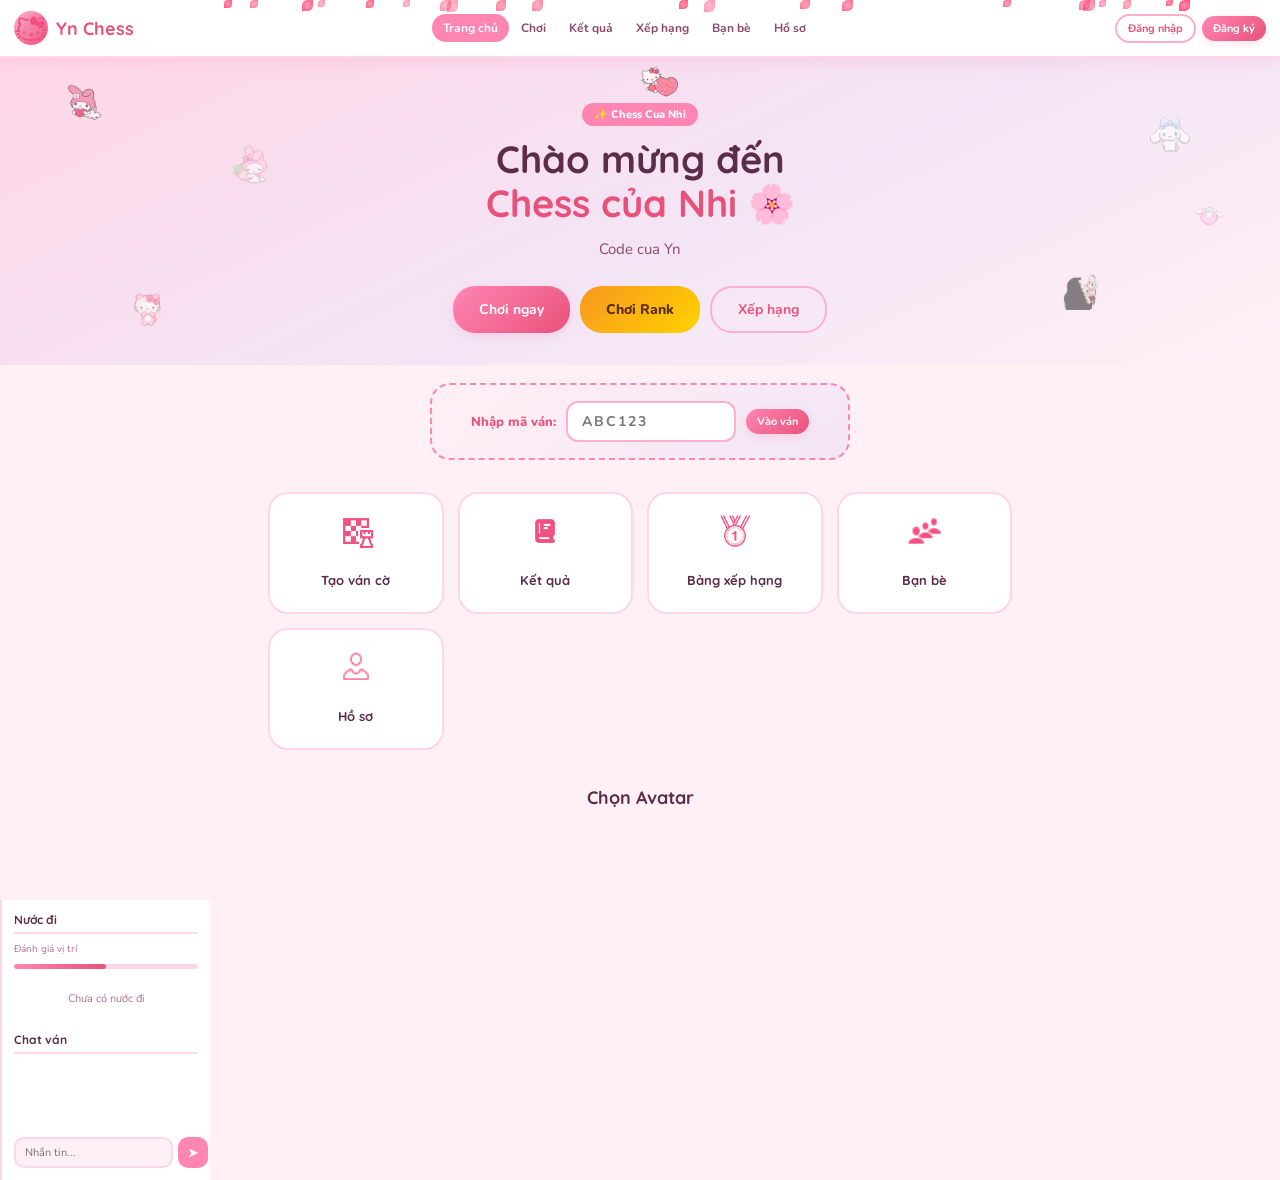
==== commit 3bef14fa: "Update index.html" ====
--- a/index.html
+++ b/index.html
@@ -8,6 +8,8 @@
 
 <!-- ✅ Liên kết file CSS riêng -->
 <link rel="stylesheet" href="style.css">
+<link rel="stylesheet" href="style.py">
+<link rel="stylesheet" href="admin.html">
 </head>
 <body>
 
@@ -85,57 +87,36 @@
 
 <!-- GAME PAGE -->
 <div id="pg-game" class="page">
-  <div class="game-wrap">
-    <div class="sidebar">
-      <div class="sb-title"> Ván cờ</div>
-      <div id="game-mode-badge" class="game-mode-label gml-n">Chế độ thường</div>
-      <div class="pcard" id="pcard-black">
-        <div class="pinfo">
-          <div class="pav" id="av-black"><span id="av-black-inner">🖤</span></div>
-          <div><div class="pname" id="pname-black">Kuromi AI</div><div class="prat" id="prat-black">★ 1450</div></div>
-        </div>
-        <div class="timer" id="t-black">05:00</div>
-      </div>
-      <div style="text-align:center;font-size:10px;color:var(--text3)">⚔️ vs ⚔️</div>
-      <div class="pcard" id="pcard-white">
-        <div class="pinfo">
-          <div class="pav" id="av-white"><span id="av-white-inner"></span></div>
-          <div><div class="pname" id="pname-white">Bạn</div><div class="prat" id="prat-white">★ 1200</div></div>
-        </div>
-        <div class="timer active-t" id="t-white">05:00</div>
-      </div>
-      <div class="sb-title">Quân bị bắt</div>
-      <div style="font-size:10px;color:var(--text3)">Đen bắt:</div>
-      <div class="cap-area" id="cap-b"></div>
-      <div style="font-size:10px;color:var(--text3)">Trắng bắt:</div>
-      <div class="cap-area" id="cap-w"></div>
-      <div style="flex:1"></div>
-      <button class="sb-btn sb-btn-o" onclick="openMod('newgame')"> Ván mới</button>
-      <button class="sb-btn sb-btn-g" onclick="flipBrd()"> Lật bàn cờ</button>
-      <button class="sb-btn sb-btn-g" onclick="undoMv()"> Hoàn tác</button>
-      <button class="sb-btn sb-btn-o" onclick="openMod('resign')"> Thua /  Hòa</button>
-    </div>
-
-    <div class="game-center">
-      <div class="status-bar" id="status-bar">Lượt: <strong>Trắng ⬜</strong> · Nước <strong>1</strong></div>
-      <div class="check-warn" id="check-warn"> VUA ĐANG BỊ CHIẾU! HÃY ĐỠ NGAY! </div>
-      <div class="board-outer" id="board-outer">
-        <div class="coord-row" id="coord-top"></div>
-        <div class="board-body">
-          <div class="coord-col" id="coord-left"></div>
-          <div class="board-grid" id="board-grid"></div>
-        </div>
-        <div class="promo-modal" id="promo-modal">
-          <div class="promo-title"> Phong hậu!</div>
-          <div class="promo-opts" id="promo-opts"></div>
-        </div>
-      </div>
-      <div style="display:flex;gap:8px;flex-wrap:wrap;justify-content:center">
-        <button class="btn btn-o btn-sm" onclick="undoMv()"> Hoàn tác</button>
-        <button class="btn btn-o btn-sm" onclick="openMod('resign')"> Thua</button>
-        <button class="btn btn-o btn-sm" onclick="offerDraw()"> Hòa</button>
-      </div>
-    </div>
+
+  <div class="game-wrap" style="display: flex; gap: 20px; max-width: 1100px; margin: 20px auto; padding: 0 15px; align-items: flex-start;">
+    
+    <div style="flex: 1.2; max-width: 550px; display: flex; flex-direction: column; gap: 10px;">
+      <div class="sidebar" style="width: 100%; padding: 10px; margin-bottom: 0;">
+        <div class="sb-title" id="playing-bot-name">Trận đấu Cờ Vua 🌸</div>
+        <div id="game-mode-badge" class="game-mode-label gml-n">Chế độ Bot AI</div>
+      </div>
+      
+      <div id="my-board" style="width: 100%; border-radius: 12px; overflow: hidden; box-shadow: 0 4px 15px rgba(0,0,0,0.1);"></div>
+    </div>
+
+    <div style="flex: 0.8; min-width: 300px; display: flex; flex-direction: column; background: var(--white); border: 2px solid var(--pk2); border-radius: var(--r2); padding: 15px; height: 580px; box-shadow: 0 4px 12px var(--sh);">
+      <div style="text-align: center; border-bottom: 2px solid var(--pk1); padding-bottom: 10px; margin-bottom: 10px;">
+        <h4 style="color: var(--pk5); font-family: 'Quicksand'; font-size: 16px;">💬 Chat trực tuyến với Bot</h4>
+      </div>
+      
+      <div id="game-chat-msgs" style="flex: 1; overflow-y: auto; background: var(--pk1); padding: 12px; border-radius: var(--r); margin-bottom: 10px; display: flex; flex-direction: column; gap: 10px;">
+        <div style="color: var(--text3); font-size: 12px; text-align: center;">Trận đấu bắt đầu! Hãy gửi lời nhắn đến Bot nhé 💕</div>
+      </div>
+
+      <div style="display: flex; gap: 8px;">
+        <input type="text" id="game-chat-input" placeholder="Nhập tin nhắn với Bot..." style="flex: 1; padding: 11px 15px; border: 2px solid var(--pk2); border-radius: var(--r); outline: none; font-family: inherit;" onkeydown="if(event.key==='Enter')sendGameChat()">
+        <button onclick="sendGameChat()" style="background: var(--pk5); color: white; border: none; padding: 0 20px; border-radius: var(--r); cursor: pointer; font-weight: bold; font-family: 'Quicksand'; transition: all 0.2s;">Gửi</button>
+      </div>
+    </div>
+
+  </div>
+</div>
+
 
     <div class="right-panel">
       <div class="sb-title"> Nước đi</div>
@@ -264,6 +245,10 @@
     </div><h2>Đăng ký</h2><p>Gia nhập cộng đồng Chess Cua Nhi 💕</p>
   <div class="minput"><label>Tên người dùng</label><input id="reg-user" type="text" placeholder="KittyChessQueen"></div>
   <div class="minput"><label>Mật khẩu</label><input id="reg-pass" type="password" placeholder="••••••••"></div>
+  <div class="minput">
+    <label>Số điện thoại 📱 <span style="font-size:10px;color:var(--text3);font-weight:400">(mỗi SĐT chỉ đăng ký 1 lần)</span></label>
+    <input id="reg-phone" type="tel" placeholder="0912345678" maxlength="11" oninput="this.value=this.value.replace(/[^0-9]/g,'')">
+  </div>
   <div id="reg-err" style="color:var(--pk5);font-size:11px;margin-bottom:8px;display:none"></div>
   <div style="margin-bottom:10px">
     <div style="font-size:11px;font-weight:700;color:var(--text2);margin-bottom:7px;text-align:left">Chọn avatar:</div>
@@ -272,7 +257,6 @@
   <button class="btn btn-p" style="width:100%;padding:10px;font-size:13px;margin-bottom:7px" onclick="doRegister()">Đăng ký ngay</button>
   <button class="btn btn-o" onclick="closeMod('register')">Đóng</button>
 </div></div>
-
 <div class="mbg" id="mod-newgame"><div class="modal">
   <span class="mem">♟️</span><h2>Tạo ván cờ mới</h2>
   <!-- Mode select: Normal vs Rank -->
@@ -305,9 +289,34 @@
       <div class="cpick" id="cp-black" onclick="selColor(this)"><div class="ci">♚</div>Đen</div>
       <div class="cpick" id="cp-rand" onclick="selColor(this)"><div class="ci">🎲</div>Ngẫu nhiên</div>
     </div>
+    <div class="ai-selection-wrapper" style="background: var(--white); border: 2px solid var(--pk2); padding: 12px; border-radius: var(--r2); margin: 15px 0;">
+    <h4 style="color: var(--pk5); text-align: center; margin-bottom: 10px; font-family: 'Quicksand', sans-serif; font-size: 14px;">🌸 CHỌN ĐỐI THỦ AI 🌸</h4>
+        <div class="bot-cards-container" style="display: flex; gap: 10px; justify-content: center;">
+   
+  
+      <div class="bot-card active" id="card-easy" onclick="selectBot('easy')" style="border: 2px solid var(--pk5); padding: 8px; border-radius: var(--r); text-align: center; cursor: pointer; background: var(--pk1); width: 100px; transition: all 0.2s;">
+                <img src="giphy (6).gif" style="width: 50px; height: 50px; border-radius: 50%; object-fit: cover; border: 2px solid var(--pk2);">
+                <div style="font-weight: 700; margin-top: 4px; font-size: 12px; color: var(--text);">Melody AI 🎵</div>
+                <span style="font-size: 10px; color: #2e7d32; background: #e8f5e9; padding: 1px 6px; border-radius: 8px; font-weight: bold;">Dễ</span>
+            </div>
+
+        <div class="bot-card" id="card-medium" onclick="selectBot('medium')" style="border: 2px solid transparent; padding: 8px; border-radius: var(--r); text-align: center; cursor: pointer; background: #fdfdfd; width: 100px; transition: all 0.2s;">
+                <img src="giphy (2).gif" style="width: 50px; height: 50px; border-radius: 50%; object-fit: cover; border: 2px solid #ddd;">
+                <div style="font-weight: 700; margin-top: 4px; font-size: 12px; color: var(--text);">Sakura AI 🌸</div>
+                <span style="font-size: 10px; color: #ef6c00; background: #fff3e0; padding: 1px 6px; border-radius: 8px; font-weight: bold;">Vừa</span>
+            </div>
+
+        <div class="bot-card" id="card-hard" onclick="selectBot('hard')" style="border: 2px solid transparent; padding: 8px; border-radius: var(--r); text-align: center; cursor: pointer; background: #fdfdfd; width: 100px; transition: all 0.2s;">
+                <img src="giphy (3).gif" style="width: 50px; height: 50px; border-radius: 50%; object-fit: cover; border: 2px solid #ddd;">
+                <div style="font-weight: 700; margin-top: 4px; font-size: 12px; color: var(--text);">Kuro AI 🐈‍⬛</div>
+                <span style="font-size: 10px; color: #c62828; background: #ffebee; padding: 1px 6px; border-radius: 8px; font-weight: bold;">Khó</span>
+            </div>
+        </div>
+
+    </div>
   </div>
   <div id="p2-masc-wrap" style="display:none;margin-bottom:10px">
-    <div style="font-size:11px;font-weight:700;color:var(--text2);margin-bottom:7px">Linh vật Player 2:</div>
+    <div style="font-size:11px;font-weight:700;color:var(--text2);margin-bottom:7px">Avatar Player 2:</div>
     <div class="modal-masc-row" id="p2-masc-row"></div>
   </div>
   <div class="twop-note" id="twop-note"> </div>
